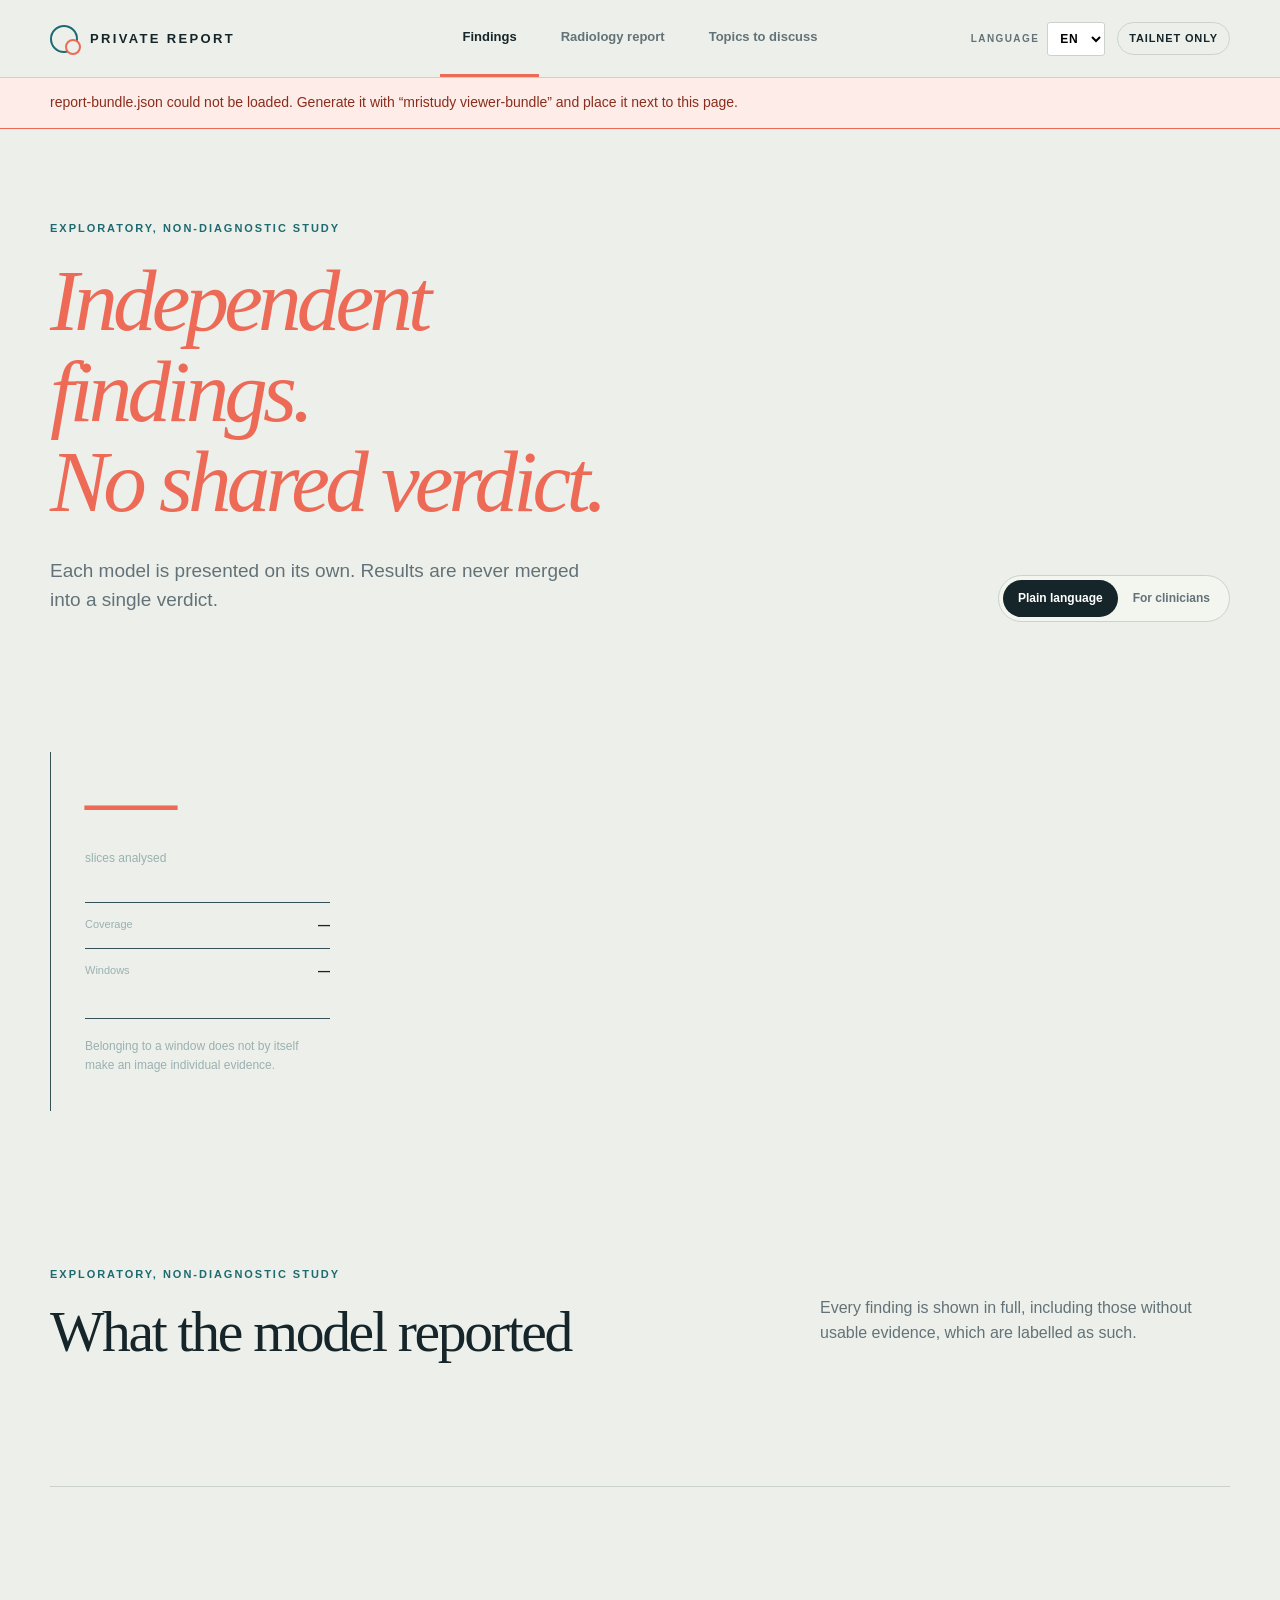
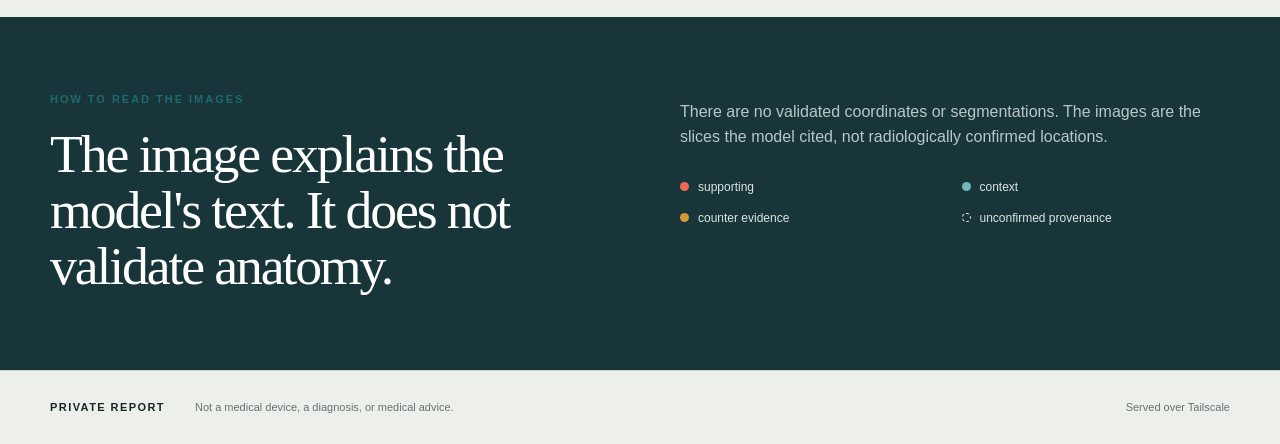
==== report-webapp/index.html @ ec7c8c6b "Make the private viewer trilingual and add a structured report page The viewer used to be a set of R" ====
<!doctype html>
<html lang="ro">
<head>
  <meta charset="utf-8">
  <meta name="viewport" content="width=device-width, initial-scale=1">
  <meta name="robots" content="noindex,nofollow,noarchive">
  <title data-i18n-title="index.title">Raport exploratoriu privat</title>
  <link rel="stylesheet" href="styles.css">
</head>
<body>
  <header class="topbar">
    <a class="brand" href="index.html"><span class="brand-mark" aria-hidden="true"></span><span data-i18n="app.brand"></span></a>
    <nav data-i18n-attr="aria-label:app.nav.label">
      <a class="active" href="index.html" data-i18n="app.nav.findings"></a>
      <a href="report.html" data-i18n="app.nav.report"></a>
      <a href="options.html" data-i18n="app.nav.options"></a>
    </nav>
    <div class="topbar-tools">
      <div class="language-picker" data-language-selector></div>
      <span class="privacy-pill" data-i18n="app.privacyPill"></span>
    </div>
  </header>

  <p class="load-status" data-load-status hidden></p>

  <main>
    <section class="report-hero shell">
      <div class="hero-intro">
        <p class="eyebrow" data-i18n="index.eyebrow"></p>
        <h1><span data-i18n="index.heading"></span><br><span class="accent" data-i18n="index.headingAccent"></span></h1>
        <p class="lede" data-i18n="index.lede"></p>
      </div>
      <div class="view-toggle" role="group" data-i18n-attr="aria-label:index.viewToggle.label">
        <button class="active" type="button" data-view="plain" data-i18n="index.viewToggle.plain"></button>
        <button type="button" data-view="clinical" data-i18n="index.viewToggle.clinical"></button>
      </div>
    </section>

    <section class="shell coverage-strip">
      <aside class="coverage-rail" data-i18n-attr="aria-label:index.coverage.title">
        <div class="coverage-number" id="coverage-number">—</div>
        <p data-i18n="index.coverage.slices"></p>
        <dl>
          <div><dt data-i18n="index.coverage.coverage"></dt><dd id="coverage-percent">—</dd></div>
          <div><dt data-i18n="index.coverage.windows"></dt><dd id="coverage-windows">—</dd></div>
        </dl>
        <p class="rail-note" data-i18n="index.coverage.note"></p>
      </aside>
      <div id="vascular-panel"></div>
    </section>

    <section class="shell section independent-reports">
      <div class="section-heading compact-heading">
        <div>
          <p class="eyebrow" data-i18n="index.eyebrow"></p>
          <h2 data-i18n="index.findingsHeading"></h2>
        </div>
        <p data-i18n="index.findingsNote"></p>
      </div>
      <div id="findings-list"></div>
      <div id="global-limitations" class="global-limitations"></div>
    </section>

    <section class="reading-note">
      <div class="shell note-layout">
        <div>
          <p class="eyebrow" data-i18n="index.readingNote.eyebrow"></p>
          <h2 data-i18n="index.readingNote.heading"></h2>
        </div>
        <div>
          <p data-i18n="index.readingNote.body"></p>
          <ul class="marker-legend">
            <li><span class="legend-dot support"></span><span data-i18n="index.legend.supporting"></span></li>
            <li><span class="legend-dot context"></span><span data-i18n="index.legend.context"></span></li>
            <li><span class="legend-dot counter"></span><span data-i18n="index.legend.counter"></span></li>
            <li><span class="legend-dot unverified"></span><span data-i18n="index.legend.unverified"></span></li>
          </ul>
        </div>
      </div>
    </section>
  </main>

  <footer>
    <div class="shell">
      <strong data-i18n="app.brand"></strong>
      <p data-i18n="app.footer.disclaimer"></p>
      <span data-i18n="app.footer.access"></span>
    </div>
  </footer>

  <dialog id="evidence-dialog" class="evidence-dialog">
    <div class="dialog-head">
      <div>
        <p class="eyebrow" id="dialog-model"></p>
        <h2 id="dialog-title"></h2>
      </div>
      <button class="close-button" type="button" data-i18n-attr="aria-label:dialog.close">×</button>
    </div>
    <p class="dialog-warning" data-i18n="dialog.warning"></p>
    <div class="viewer-layout">
      <div class="main-image-wrap">
        <div class="image-canvas" id="image-canvas">
          <img id="main-evidence" alt="">
        </div>
      </div>
      <aside>
        <div id="evidence-meta"></div>
        <div class="zoom-controls">
          <button type="button" data-zoom="out" data-i18n-attr="aria-label:dialog.zoomOut">−</button>
          <span id="zoom-label">100%</span>
          <button type="button" data-zoom="in" data-i18n-attr="aria-label:dialog.zoomIn">+</button>
        </div>
      </aside>
    </div>
    <div class="evidence-thumbs" id="evidence-thumbs"></div>
  </dialog>

  <script type="module" src="js/findings.js"></script>
</body>
</html>
---- report-webapp/styles.css ----
:root {
  --ink: #15252a;
  --muted: #637278;
  --paper: #edf0ea;
  --panel: #f8f8f3;
  --line: #cbd2cc;
  --teal: #1d6a70;
  --teal-deep: #164e54;
  --coral: #ed6a57;
  --amber: #d39736;
  --night: #102328;
  --white: #fff;
  --radius: 3px;
}

* { box-sizing: border-box; }
html { scroll-behavior: smooth; }
body { margin: 0; color: var(--ink); background: var(--paper); font-family: "Avenir Next", Avenir, "Segoe UI", sans-serif; line-height: 1.55; }
a { color: inherit; }
button, a { -webkit-tap-highlight-color: transparent; }
button { font: inherit; }
.shell { width: min(1180px, calc(100% - 48px)); margin-inline: auto; }
.topbar { height: 78px; padding: 0 max(24px, calc((100vw - 1180px) / 2)); display: grid; grid-template-columns: 1fr auto 1fr; align-items: center; border-bottom: 1px solid var(--line); background: rgba(237,240,234,.94); position: sticky; top: 0; z-index: 20; backdrop-filter: blur(14px); }
.brand { display: inline-flex; align-items: center; gap: 12px; width: max-content; text-decoration: none; font: 800 13px/1 "Arial Narrow", sans-serif; letter-spacing: .18em; }
.brand-mark { width: 28px; height: 28px; border: 2px solid var(--teal); border-radius: 50%; position: relative; }
.brand-mark::after { content: ""; position: absolute; width: 12px; height: 12px; border: 2px solid var(--coral); border-radius: 50%; right: -5px; bottom: -4px; background: var(--paper); }
nav { display: flex; align-self: stretch; }
nav a { display: grid; place-items: center; padding: 0 22px; text-decoration: none; font-size: 13px; font-weight: 700; color: var(--muted); border-bottom: 3px solid transparent; }
nav a.active { color: var(--ink); border-color: var(--coral); }
.privacy-pill { justify-self: end; border: 1px solid var(--line); padding: 7px 11px; border-radius: 999px; font-size: 11px; font-weight: 800; letter-spacing: .08em; text-transform: uppercase; }
.hero { min-height: 680px; display: grid; grid-template-columns: 1fr 1fr; align-items: center; gap: 40px; }
.eyebrow { margin: 0 0 20px; color: var(--teal); text-transform: uppercase; letter-spacing: .18em; font: 800 11px/1.4 "Arial Narrow", sans-serif; }
h1, h2, h3 { margin-top: 0; font-family: Georgia, "Times New Roman", serif; font-weight: 400; line-height: 1.04; }
h1 { margin-bottom: 28px; font-size: clamp(54px, 6.8vw, 94px); letter-spacing: -.055em; }
h1 span, h2 span { color: var(--coral); font-style: italic; }
h2 { font-size: clamp(38px, 4.5vw, 62px); letter-spacing: -.04em; }
h3 { font-size: 29px; letter-spacing: -.025em; }
.lede { max-width: 560px; color: var(--muted); font-size: 19px; }
.hero-actions { display: flex; flex-wrap: wrap; gap: 12px; margin-top: 34px; }
.button { display: inline-flex; min-height: 48px; align-items: center; justify-content: center; padding: 0 19px; border: 1px solid var(--teal); border-radius: var(--radius); text-decoration: none; cursor: pointer; font-weight: 800; font-size: 13px; }
.button.primary { background: var(--teal); color: white; }
.button.ghost { background: transparent; color: var(--teal); }
.button:focus-visible, button:focus-visible, a:focus-visible { outline: 3px solid var(--amber); outline-offset: 3px; }
.knee-stage { height: 590px; position: relative; display: grid; place-items: center; overflow: hidden; }
.knee-stage::before { content: ""; position: absolute; inset: 10% 2%; background: radial-gradient(circle at 62% 57%, rgba(237,106,87,.18), transparent 30%), radial-gradient(circle at center, rgba(29,106,112,.1), transparent 62%); border-radius: 50%; }
.knee-map { width: min(100%, 510px); position: relative; z-index: 1; }
.bone { fill: url(#bone); stroke: #9aa59f; stroke-width: 2; }
.tibia { fill-opacity: .9; }
.meniscus { stroke: #16383d; stroke-width: 2; }
.meniscus.neutral { fill: #30656a; }.meniscus.hot { fill: var(--coral); }
.signal { fill: none; stroke: white; stroke-width: 4; stroke-linecap: round; }
.pulse { fill: none; stroke: var(--coral); stroke-width: 2; opacity: .55; animation: pulse 2.5s ease-out infinite; transform-origin: 338px 369px; }
.leader { fill: none; stroke: var(--teal); stroke-width: 1.5; }
.map-label { font: 800 13px sans-serif; fill: var(--ink); letter-spacing: .12em; }
.map-note, .orientation text { font: 12px sans-serif; fill: var(--muted); }
.orientation text { letter-spacing: .14em; font-size: 10px; }
.stage-caption { position: absolute; bottom: 10px; left: 50%; transform: translateX(-50%); width: max-content; max-width: 90%; font-size: 11px; color: var(--muted); }
.stage-caption span { display: inline-block; width: 8px; height: 8px; margin-right: 7px; border-radius: 50%; background: var(--coral); }
@keyframes pulse { 0% { transform: scale(.65); opacity: .7; } 70%,100% { transform: scale(1.25); opacity: 0; } }
.signal-strip { border-block: 1px solid var(--line); display: grid; grid-template-columns: repeat(3,1fr); padding-inline: max(24px, calc((100vw - 1180px) / 2)); }
.signal-strip div { padding: 25px 36px; display: flex; align-items: baseline; gap: 13px; border-right: 1px solid var(--line); }
.signal-strip div:first-child { padding-left: 0; }.signal-strip div:last-child { border: 0; }
.signal-strip strong { font: 400 32px Georgia, serif; color: var(--teal); }.signal-strip span { color: var(--muted); font-size: 12px; }
.section { padding-block: 110px; }
.section-heading { display: grid; grid-template-columns: 1fr auto; align-items: end; gap: 30px; margin-bottom: 56px; }
.section-heading h2 { margin-bottom: 0; }
.view-toggle { display: flex; padding: 4px; border: 1px solid var(--line); border-radius: 999px; }
.view-toggle button { border: 0; background: transparent; padding: 9px 15px; border-radius: 999px; cursor: pointer; color: var(--muted); font-size: 12px; font-weight: 700; }
.view-toggle button.active { background: var(--ink); color: white; }
.finding-grid { display: grid; grid-template-columns: 1.25fr 1fr 1fr; border: 1px solid var(--line); background: var(--panel); }
.finding-card { min-height: 430px; padding: 28px; border-right: 1px solid var(--line); display: flex; flex-direction: column; }
.finding-card:last-child { border-right: 0; }.finding-card.focus { border-top: 5px solid var(--coral); }
.finding-number { color: var(--teal); font: 400 38px Georgia, serif; margin-bottom: 46px; }
.status { display: inline-block; margin-bottom: 13px; text-transform: uppercase; letter-spacing: .1em; font-size: 10px; font-weight: 900; }
.status.probable { color: #a63e30; }.status.uncertain { color: #91621d; }.status.calm { color: var(--teal); }
.finding-content p { color: var(--muted); font-size: 14px; }
.text-button { margin-top: auto; border: 0; border-top: 1px solid var(--line); background: none; padding: 18px 0 0; text-align: left; color: var(--teal); cursor: pointer; font-weight: 800; font-size: 12px; }
.text-button span { float: right; font-size: 18px; }
.anatomy-section { display: grid; grid-template-columns: .85fr 1.15fr; gap: 75px; align-items: center; }
.anatomy-copy > p:not(.eyebrow) { color: var(--muted); font-size: 17px; }
.legend-list { list-style: none; padding: 0; margin-top: 30px; }
.legend-list li { padding: 12px 0; border-bottom: 1px solid var(--line); font-size: 13px; }
.legend { width: 12px; height: 12px; border-radius: 50%; display: inline-block; margin-right: 12px; }.swatch-dark { background: var(--ink); }.swatch-light { background: #d1ddd8; border: 1px solid #9faeaa; }.swatch-coral { background: var(--coral); }
.diagram-card { background: var(--night); min-height: 480px; display: grid; place-items: center; padding: 20px; }
.diagram-meniscus { fill: #24464b; stroke: #7c9597; stroke-width: 2; }.diagram-signal { fill: none; stroke: #e9f2ef; stroke-width: 10; stroke-linecap: round; }.diagram-callout { fill: rgba(237,106,87,.08); stroke: var(--coral); stroke-width: 2; stroke-dasharray: 6 7; }.diagram-line { stroke: var(--coral); }.diagram-label { fill: white; font: 800 12px sans-serif; letter-spacing: .1em; }.diagram-note { fill: #9ab0b1; font: 12px sans-serif; }
.dark-section { background: var(--night); color: white; }
.dark-section .eyebrow { color: #71b8b9; }.dark-section h2 { color: white; }
.disagreement-grid { display: grid; grid-template-columns: .8fr 1.2fr; gap: 70px; align-items: start; }
.model-stack { border-top: 1px solid #345158; }
.model-row { display: grid; grid-template-columns: 1fr 1.5fr auto; gap: 18px; align-items: center; padding: 22px 0; border-bottom: 1px solid #345158; }
.model-name { font-weight: 800; font-size: 12px; letter-spacing: .08em; }.model-finding { color: #b8c8c9; font-size: 13px; }.model-confidence { font-size: 10px; font-weight: 900; padding: 5px 8px; border-radius: 999px; background: #29454a; }
.next-step { display: grid; grid-template-columns: 1.15fr .85fr; gap: 90px; }.next-step p { color: var(--muted); }.next-step .button { margin-top: 20px; }
footer { border-top: 1px solid var(--line); padding: 28px 0; font-size: 11px; color: var(--muted); }
footer .shell { display: grid; grid-template-columns: auto 1fr auto; gap: 30px; align-items: center; } footer p { margin: 0; } footer strong { color: var(--ink); letter-spacing: .13em; }
.evidence-dialog { width: min(1120px, calc(100% - 32px)); max-height: calc(100vh - 32px); border: 0; padding: 0; background: var(--paper); color: var(--ink); box-shadow: 0 35px 90px rgba(0,0,0,.45); }
.evidence-dialog::backdrop { background: rgba(8,22,25,.78); backdrop-filter: blur(5px); }
.dialog-head { display: flex; justify-content: space-between; align-items: start; padding: 28px 32px 15px; }.dialog-head h2 { font-size: 36px; margin: 0; }.dialog-head .eyebrow { margin-bottom: 7px; }
.close-button { width: 44px; height: 44px; border: 1px solid var(--line); background: transparent; cursor: pointer; font-size: 28px; }.dialog-warning { margin: 0 32px 20px; padding: 10px 13px; border-left: 3px solid var(--amber); background: #f5eddc; font-size: 12px; }
.viewer-layout { display: grid; grid-template-columns: 1fr 250px; background: #08171b; min-height: 530px; }.main-image-wrap { overflow: hidden; display: grid; place-items: center; min-width: 0; }.main-image-wrap img { max-width: 100%; max-height: 530px; object-fit: contain; transition: transform .2s ease; }.viewer-layout aside { padding: 28px; color: #dce5e2; border-left: 1px solid #2b444a; }.viewer-layout aside h3 { font-size: 24px; }.viewer-layout aside p { color: #9db1b3; font-size: 12px; }.zoom-controls { margin-top: 28px; display: flex; align-items: center; justify-content: space-between; border: 1px solid #365158; }.zoom-controls button { width: 42px; height: 40px; border: 0; background: transparent; color: white; cursor: pointer; font-size: 22px; }.zoom-controls span { font-size: 11px; }
.evidence-thumbs { display: flex; gap: 8px; overflow-x: auto; padding: 14px; background: #102328; }.evidence-thumbs button { flex: 0 0 112px; height: 88px; padding: 0; border: 2px solid transparent; background: #08171b; cursor: pointer; position: relative; }.evidence-thumbs button.active { border-color: var(--coral); }.evidence-thumbs img { width: 100%; height: 100%; object-fit: cover; }.evidence-thumbs span { position: absolute; left: 3px; bottom: 3px; background: rgba(0,0,0,.7); color: white; padding: 2px 4px; font-size: 9px; }
.report-hero { min-height: 470px; padding-block: 92px 72px; display: grid; grid-template-columns: 1fr auto; gap: 50px; align-items: end; }
.report-hero h1 { max-width: 900px; }
.report-hero .view-toggle { margin-bottom: 12px; background: rgba(248,248,243,.6); }
.featured-report-stage { padding-block: 86px; color: white; background: var(--night); position: relative; overflow: hidden; }
.featured-report-layout { display: grid; grid-template-columns: minmax(0,1fr) 260px; gap: 74px; position: relative; }
.primary-report { min-width: 0; }
.report-kicker { display: flex; align-items: center; gap: 16px; margin-bottom: 42px; color: #9ab0b1; text-transform: uppercase; letter-spacing: .14em; font-size: 10px; font-weight: 900; }
.model-index { display: grid; place-items: center; width: 42px; height: 42px; border: 1px solid currentColor; border-radius: 50%; font: 400 17px Georgia, serif; letter-spacing: 0; }
.model-heading { display: grid; grid-template-columns: minmax(0,1fr) auto; align-items: start; gap: 24px; padding-bottom: 28px; border-bottom: 1px solid #345158; }
.model-heading .eyebrow { margin-bottom: 12px; }.model-heading h2 { margin: 0; }
.confidence { padding: 8px 11px; border-radius: 999px; text-transform: uppercase; letter-spacing: .09em; font-size: 9px; font-weight: 900; white-space: nowrap; }
.confidence.medium { color: #ffdba4; background: rgba(211,151,54,.18); border: 1px solid rgba(211,151,54,.42); }
.confidence.variable { color: var(--teal-deep); background: rgba(29,106,112,.08); border: 1px solid rgba(29,106,112,.3); }
.conclusion-lead { margin: 38px 0 42px; max-width: 940px; color: #dce5e2; font: 400 clamp(27px,3.2vw,43px)/1.18 Georgia, serif; letter-spacing: -.025em; }
.report-facts { display: grid; grid-template-columns: repeat(3,1fr); border-block: 1px solid #345158; }
.report-facts section { padding: 25px 24px 27px 0; }.report-facts section + section { padding-left: 24px; border-left: 1px solid #345158; }
.report-facts h3, .report-columns h3, #evidence-meta h3 { margin-bottom: 9px; font-family: inherit; font-size: 10px; font-weight: 900; text-transform: uppercase; letter-spacing: .12em; }
.report-facts p { margin: 0; color: #aebfc0; font-size: 13px; }
.provenance-alert { margin-top: 28px; padding: 20px 22px; border-left: 4px solid var(--amber); background: rgba(211,151,54,.09); }
.provenance-alert strong { color: #ffdba4; font: 400 22px Georgia, serif; }.provenance-alert p { margin: 8px 0 0; color: #b9c8c9; font-size: 13px; }
.evidence-button { width: 100%; margin-top: 28px; padding: 18px 20px; display: flex; align-items: center; justify-content: space-between; gap: 20px; border: 1px solid #436067; color: white; background: transparent; cursor: pointer; text-align: left; }
.evidence-button span { font-weight: 900; font-size: 13px; }.evidence-button small { color: #9ab0b1; }
.coverage-rail { border-left: 1px solid #345158; padding-left: 34px; align-self: stretch; }
.coverage-number { color: var(--coral); font: 400 92px/1 Georgia, serif; letter-spacing: -.08em; }.coverage-rail > p { margin: 5px 0 35px; color: #9ab0b1; font-size: 12px; }
.coverage-rail dl { margin: 0; }.coverage-rail dl div { display: flex; justify-content: space-between; gap: 12px; padding: 13px 0; border-top: 1px solid #345158; }.coverage-rail dt { color: #9ab0b1; font-size: 11px; }.coverage-rail dd { margin: 0; font-weight: 900; font-size: 12px; }
.coverage-rail .rail-note { margin-top: 25px; padding-top: 18px; border-top: 1px solid #345158; line-height: 1.6; }
.independent-reports { display: grid; gap: 38px; }.compact-heading { grid-template-columns: 1fr minmax(260px,410px); margin-bottom: 14px; }.compact-heading > p { color: var(--muted); }
.model-report { padding: 44px; border: 1px solid var(--line); background: var(--panel); position: relative; }.model-report::before { content: ""; position: absolute; inset: 0 auto 0 0; width: 6px; background: var(--teal); }
.model-report .report-kicker { margin-bottom: 25px; color: var(--muted); }.model-report .model-heading { border-color: var(--line); }.model-report .conclusion-lead { color: var(--ink); margin-bottom: 35px; }
.model-report .report-columns { display: grid; grid-template-columns: repeat(3,1fr); border-block: 1px solid var(--line); }.report-columns > div { padding: 23px 24px 24px 0; }.report-columns > div + div { padding-left: 24px; border-left: 1px solid var(--line); }.report-columns p { margin: 0; color: var(--muted); font-size: 13px; }
.model-report .evidence-button { color: var(--teal-deep); border-color: var(--line); }.model-report .evidence-button small { color: var(--muted); }
.reading-note { padding-block: 75px; color: white; background: #18353a; }.note-layout { display: grid; grid-template-columns: 1fr 1fr; gap: 80px; align-items: start; }.note-layout h2 { margin-bottom: 0; font-size: clamp(36px,4.2vw,58px); }.note-layout > div:last-child > p { margin-top: 8px; color: #b8c8c9; font-size: 16px; }
.marker-legend { list-style: none; margin: 28px 0 0; padding: 0; display: grid; grid-template-columns: 1fr 1fr; gap: 13px; color: #dce5e2; font-size: 12px; }.legend-dot { width: 9px; height: 9px; display: inline-block; margin-right: 9px; border-radius: 50%; }.legend-dot.support { background: var(--coral); }.legend-dot.context { background: #71b8b9; }.legend-dot.counter { background: var(--amber); }.legend-dot.unverified { background: transparent; border: 1px dashed white; }
.image-canvas { position: relative; display: inline-grid; place-items: center; transform-origin: center; transition: transform .2s ease; }.image-canvas img { display: block; max-width: 100%; max-height: 530px; object-fit: contain; }.main-image-wrap { padding: 18px; }
.evidence-overlay { position: absolute; inset: 0; width: 100%; height: 100%; pointer-events: none; filter: drop-shadow(0 1px 2px rgba(0,0,0,.8)); }.evidence-overlay ellipse { fill: rgba(237,106,87,.08); stroke: var(--coral); stroke-width: .7; stroke-dasharray: 2 1.5; vector-effect: non-scaling-stroke; }.evidence-overlay path { fill: none; stroke: var(--coral); stroke-width: 1.2; vector-effect: non-scaling-stroke; }.evidence-overlay marker path { fill: var(--coral); stroke: none; }
.marker-label { position: absolute; right: 10px; top: 10px; padding: 4px 7px; color: white; background: rgba(8,23,27,.82); border: 1px solid rgba(255,255,255,.25); text-transform: uppercase; letter-spacing: .08em; font-size: 8px; font-weight: 900; }
.treatment-hero { padding-block: 100px 70px; }.treatment-hero h1 { max-width: 1050px; }.hard-disclaimer { display: grid; grid-template-columns: 220px 1fr; border-block: 1px solid var(--coral); padding: 20px 0; max-width: 940px; }.hard-disclaimer strong { color: #a43e31; font: 400 24px Georgia,serif; }.hard-disclaimer p { margin: 0; color: var(--muted); }
.decision-intro { display: grid; grid-template-columns: 1fr 1fr; gap: 90px; border-top: 1px solid var(--line); }.decision-intro p:last-child { color: var(--muted); font-size: 18px; }
.treatment-flow { padding-bottom: 120px; }.treatment-card { display: grid; grid-template-columns: 90px 320px 1fr; border-top: 1px solid var(--line); padding: 48px 0; }.treatment-card:last-child { border-bottom: 1px solid var(--line); }.treatment-index { font: 400 26px Georgia,serif; color: var(--teal); }.treatment-title span { text-transform: uppercase; color: var(--muted); letter-spacing: .1em; font-size: 9px; font-weight: 900; }.treatment-title h2 { margin-top: 9px; font-size: 39px; }.treatment-body { display: grid; grid-template-columns: 230px 1fr; gap: 30px; }.treatment-illustration { height: 230px; background: #dfe5df; display: grid; place-items: center; grid-row: span 2; }.treatment-illustration svg { width: 100%; }.limb { fill: none; stroke: var(--teal-deep); stroke-width: 24; stroke-linecap: round; stroke-linejoin: round; }.limb.soft { stroke: #80a4a2; stroke-width: 17; }.joint { fill: var(--coral); opacity: .85; }.motion { fill: none; stroke: var(--coral); stroke-width: 4; }.mini-meniscus { fill: var(--teal-deep); }.tear { stroke: white; stroke-width: 8; }.stitch { fill: none; stroke: var(--coral); stroke-width: 5; }.cut { fill: var(--coral); }.scissor { stroke: white; stroke-width: 3; }.lens { fill: rgba(255,255,255,.45); stroke: var(--teal); stroke-width: 8; }.handle { stroke: var(--teal); stroke-width: 17; stroke-linecap: round; }.mini-line { fill: none; stroke: var(--coral); stroke-width: 7; }.treatment-body h3 { font-family: inherit; font-size: 12px; font-weight: 900; text-transform: uppercase; letter-spacing: .08em; margin: 0 0 7px; }.treatment-body p { margin: 0 0 20px; color: var(--muted); font-size: 14px; }.outcome-box { grid-column: 2; padding: 20px; border-left: 4px solid var(--teal); background: var(--panel); }.outcome-box span { text-transform: uppercase; color: var(--muted); font-size: 9px; font-weight: 900; letter-spacing: .1em; }.outcome-box strong { display: block; margin: 5px 0 8px; font: 400 26px Georgia,serif; }.outcome-box p { margin: 0; font-size: 12px; }.questions-section { padding-block: 100px; }.question-grid { display: grid; grid-template-columns: repeat(3,1fr); margin-top: 50px; border-top: 1px solid #345158; border-left: 1px solid #345158; }.question-grid div { min-height: 180px; padding: 22px; border-right: 1px solid #345158; border-bottom: 1px solid #345158; }.question-grid span { color: #71b8b9; font: 400 25px Georgia,serif; }.question-grid p { font: 400 20px/1.3 Georgia,serif; }.sources > p:not(.eyebrow) { color: var(--muted); max-width: 800px; }.source-links { display: flex; flex-wrap: wrap; gap: 10px; margin-top: 25px; }.source-links a { padding: 10px 13px; border: 1px solid var(--line); text-decoration: none; font-size: 12px; font-weight: 800; }
@media (max-width: 900px) {
  .topbar { grid-template-columns: 1fr auto; }.privacy-pill { display: none; }.topbar nav { order: 3; grid-column: 1/-1; height: 45px; margin-inline: -24px; justify-content: center; border-top: 1px solid var(--line); }.topbar { height: 112px; padding-inline: 24px; }.topbar nav a { padding-inline: 16px; }
  .hero { grid-template-columns: 1fr; padding-top: 65px; }.knee-stage { height: 520px; }.signal-strip { grid-template-columns: 1fr; }.signal-strip div, .signal-strip div:first-child { padding: 17px 24px; border-right: 0; border-bottom: 1px solid var(--line); }
  .section-heading, .anatomy-section, .disagreement-grid, .next-step, .decision-intro { grid-template-columns: 1fr; }.finding-grid { grid-template-columns: 1fr; }.finding-card { min-height: auto; border-right: 0; border-bottom: 1px solid var(--line); }.finding-number { margin-bottom: 25px; }.anatomy-section { gap: 40px; }.viewer-layout { grid-template-columns: 1fr; }.viewer-layout aside { border-left: 0; border-top: 1px solid #2b444a; }.treatment-card { grid-template-columns: 60px 1fr; }.treatment-body { grid-column: 2; grid-template-columns: 200px 1fr; }.question-grid { grid-template-columns: 1fr 1fr; }
  .report-hero, .featured-report-layout, .compact-heading, .note-layout { grid-template-columns: 1fr; }.report-hero { min-height: 0; padding-top: 70px; gap: 28px; }.report-hero .view-toggle { width: max-content; }.featured-report-layout { gap: 48px; }.coverage-rail { border-left: 0; border-top: 1px solid #345158; padding: 30px 0 0; }.coverage-number { font-size: 72px; }
  .report-facts, .model-report .report-columns { grid-template-columns: 1fr; }.report-facts section, .report-columns > div { padding: 20px 0; }.report-facts section + section, .report-columns > div + div { padding-left: 0; border-left: 0; border-top: 1px solid #345158; }.model-report .report-columns > div + div { border-color: var(--line); }.model-report { padding: 34px; }
}
@media (max-width: 600px) {
  .shell { width: min(100% - 28px, 1180px); }.hero { min-height: auto; }.hero h1, .treatment-hero h1 { font-size: 49px; }.knee-stage { height: 430px; margin-inline: -10px; }.section { padding-block: 72px; }.section-heading { align-items: start; }.view-toggle { width: 100%; }.view-toggle button { flex: 1; padding-inline: 9px; }.diagram-card { min-height: 330px; margin-inline: -14px; }.next-step { gap: 28px; } footer .shell { grid-template-columns: 1fr; gap: 8px; }
  .dialog-head { padding: 20px 18px 12px; }.dialog-head h2 { font-size: 28px; }.dialog-warning { margin-inline: 18px; }.viewer-layout { min-height: 0; }.main-image-wrap { min-height: 380px; }.main-image-wrap img { max-height: 420px; }.viewer-layout aside { padding: 18px; }
  .report-hero h1 { font-size: 47px; }.report-hero .view-toggle { width: 100%; }.featured-report-stage { padding-block: 65px; }.model-heading { grid-template-columns: 1fr; }.confidence { width: max-content; }.conclusion-lead { font-size: 28px; }.model-report { padding: 27px 22px 27px 27px; }.evidence-button { align-items: flex-start; flex-direction: column; gap: 4px; }.marker-legend { grid-template-columns: 1fr; }.note-layout { gap: 30px; }.main-image-wrap { padding: 8px; }
  .hard-disclaimer { grid-template-columns: 1fr; gap: 8px; }.treatment-card { grid-template-columns: 45px 1fr; padding: 38px 0; }.treatment-title h2 { font-size: 32px; }.treatment-body { grid-template-columns: 1fr; gap: 22px; }.treatment-illustration { grid-row: auto; height: 210px; }.outcome-box { grid-column: 1; }.question-grid { grid-template-columns: 1fr; }.question-grid div { min-height: 135px; }
}
@media (prefers-reduced-motion: reduce) { html { scroll-behavior: auto; }.pulse { animation: none; } * { transition: none !important; } }

/* ---------------------------------------------------------------------------
   Trilingual data-driven viewer
   The pages carry no study text, so these rules style content built at runtime
   from report-bundle.json and the active dictionary.
   --------------------------------------------------------------------------- */

.topbar-tools { justify-self: end; display: inline-flex; align-items: center; gap: 12px; }
.language-picker { display: inline-flex; align-items: center; gap: 8px; }
.language-label { font: 800 10px/1 "Arial Narrow", sans-serif; letter-spacing: .14em; text-transform: uppercase; color: var(--muted); }
.language-select { min-height: 34px; padding: 0 8px; border: 1px solid var(--line); border-radius: var(--radius); background: var(--white); font-weight: 800; font-size: 12px; letter-spacing: .06em; }

.load-status { margin: 0; padding: 14px max(24px, calc((100vw - 1180px) / 2)); background: #fdece8; border-bottom: 1px solid var(--coral); color: #8a2d1c; font-size: 14px; }

.hero-intro { max-width: 640px; }
h1 .accent { color: var(--coral); font-style: italic; }
.plain-view, .clinical-view { margin-block: 14px; }
.empty-state { color: var(--muted); font-style: italic; }

.coverage-strip { display: grid; grid-template-columns: minmax(220px, 280px) 1fr; gap: 28px; align-items: start; margin-block: 46px; }
@media (max-width: 900px) { .coverage-strip { grid-template-columns: 1fr; } }

/* Vascular zone --------------------------------------------------------- */
.vascular-panel { border: 1px solid var(--line); border-radius: var(--radius); background: var(--panel); padding: 26px; }
.vascular-panel h2 { font-size: 30px; margin-bottom: 10px; }
.panel-lede { color: var(--muted); margin-top: 0; }
.vascular-summary { font-weight: 700; font-size: 17px; }
.zone-distribution { list-style: none; margin: 18px 0 14px; padding: 0; display: grid; gap: 10px; }
.zone-chip { display: grid; grid-template-columns: auto auto 1fr; gap: 12px; align-items: baseline; padding: 10px 14px; border: 1px solid var(--line); border-left-width: 5px; border-radius: var(--radius); background: var(--white); }
.zone-chip.zone-white_white { border-left-color: #9aa59f; }
.zone-chip.zone-red_white { border-left-color: var(--amber); }
.zone-chip.zone-red_red { border-left-color: var(--coral); }
.zone-chip.zone-junctional { border-left-color: var(--teal); }
.zone-chip.zone-indeterminate { border-left-color: var(--line); }
.zone-name { font-weight: 800; }
.zone-count { font-variant-numeric: tabular-nums; color: var(--teal-deep); font-weight: 700; }
.zone-meaning { color: var(--muted); font-size: 14px; }
.vascular-guard { margin: 6px 0 0; font-size: 13px; color: var(--muted); }
.vascular-line { margin-block: 18px; padding: 16px; border: 1px dashed var(--line); border-radius: var(--radius); background: var(--white); }
.vascular-line h4 { margin: 0 0 10px; font: 800 11px/1 "Arial Narrow", sans-serif; letter-spacing: .16em; text-transform: uppercase; color: var(--teal); }
.vascular-facts { display: grid; grid-template-columns: auto 1fr; gap: 4px 14px; margin: 0; }
.vascular-facts dt { color: var(--muted); font-size: 13px; }
.vascular-facts dd { margin: 0; font-weight: 700; font-size: 14px; }
.vascular-interpretation { margin: 10px 0 0; font-size: 14px; }

/* Findings -------------------------------------------------------------- */
.finding-card { margin-bottom: 26px; }
.finding-chips { display: inline-flex; flex-wrap: wrap; gap: 8px; align-items: center; }
.evidence-status { border: 1px solid var(--line); border-radius: 999px; padding: 5px 11px; font-size: 11px; font-weight: 800; letter-spacing: .06em; text-transform: uppercase; }
.status-verified { border-color: var(--teal); color: var(--teal-deep); }
.status-recovered { border-color: var(--amber); color: #8a6212; }
.status-cross_window { border-color: var(--amber); color: #8a6212; }
.status-unverified { border-color: var(--coral); color: #8a2d1c; }
.evidence-count { color: var(--muted); font-size: 14px; }
.clinical-table { display: grid; grid-template-columns: minmax(200px, 320px) 1fr; gap: 4px 18px; margin: 0; }
.clinical-table dt { color: var(--muted); font-size: 14px; }
.clinical-table dd { margin: 0; font-size: 14px; font-weight: 600; }
.clinical-table dt.clinical-group { grid-column: 1 / -1; margin-top: 12px; font: 800 11px/1 "Arial Narrow", sans-serif; letter-spacing: .16em; text-transform: uppercase; color: var(--teal); }
.clinical-table dd.clinical-group-value { grid-column: 1 / -1; margin: 0; }
.clinical-table dt.clinical-child { padding-left: 16px; }
.free-text-list { margin: 0; padding-left: 18px; }
.finding-limitations h4, .global-limitations h3 { font: 800 11px/1 "Arial Narrow", sans-serif; letter-spacing: .16em; text-transform: uppercase; color: var(--teal); }
.global-limitations { margin-top: 34px; border-top: 1px solid var(--line); padding-top: 20px; }
.model-text-value { font-family: "SFMono-Regular", Menlo, Consolas, monospace; font-size: 13px; }
.model-text-badge { margin-left: 8px; padding: 2px 7px; border: 1px solid var(--line); border-radius: 999px; font-size: 10px; letter-spacing: .06em; text-transform: uppercase; color: var(--muted); white-space: nowrap; }

/* Evidence dialog ------------------------------------------------------- */
#main-evidence { --zoom: 1; width: 100%; transform: scale(var(--zoom)); transform-origin: center; transition: transform .12s ease-out; }
.evidence-meta-list { display: grid; grid-template-columns: auto 1fr; gap: 4px 14px; margin: 0 0 16px; }
.evidence-meta-list dt { color: var(--muted); font-size: 13px; }
.evidence-meta-list dd { margin: 0; font-size: 14px; font-weight: 600; word-break: break-word; }
.evidence-description h4 { margin: 0 0 6px; font: 800 11px/1 "Arial Narrow", sans-serif; letter-spacing: .16em; text-transform: uppercase; color: var(--teal); }
.thumb { padding: 0; border: 2px solid transparent; border-radius: var(--radius); background: none; cursor: pointer; line-height: 0; }
.thumb img { width: 74px; height: 74px; object-fit: cover; border-radius: var(--radius); }
.thumb.active { border-color: var(--coral); }

/* Radiology report ------------------------------------------------------ */
.report-sheet { max-width: 900px; }
.report-title-row { display: flex; justify-content: space-between; align-items: flex-start; gap: 24px; }
.report-title-row h1 { font-size: clamp(38px, 4.4vw, 60px); }
.print-button { min-height: 44px; padding: 0 18px; border: 1px solid var(--teal); border-radius: var(--radius); background: var(--white); color: var(--teal-deep); font-weight: 800; cursor: pointer; }
.report-section { margin-top: 40px; }
.report-section h2 { font-size: 24px; letter-spacing: .1em; text-transform: uppercase; font-family: "Arial Narrow", sans-serif; font-weight: 800; border-bottom: 2px solid var(--ink); padding-bottom: 8px; }
.report-section h3 { font-size: 20px; margin-bottom: 6px; }
.report-header-list { display: grid; grid-template-columns: minmax(180px, 260px) 1fr; gap: 6px 20px; margin: 0; }
.report-header-list dt { color: var(--muted); font-size: 14px; }
.report-header-list dd { margin: 0; font-size: 15px; font-weight: 600; }
.report-block { margin-bottom: 22px; }
.report-sentence { margin: 0 0 10px; }
.segment-label { text-transform: capitalize; }
.not-assessed { background: var(--panel); border: 1px solid var(--line); border-radius: var(--radius); padding: 22px 26px; }
.not-assessed h2 { border-bottom-color: var(--coral); }
.not-assessed-list { columns: 2; column-gap: 32px; margin: 0; padding-left: 18px; }
@media (max-width: 700px) { .not-assessed-list { columns: 1; } }
.conclusion p { font-size: 17px; }
.report-boundary { color: var(--muted); font-size: 14px; }
.report-footnote { margin-top: 34px; color: var(--muted); font-size: 13px; }

/* Topics ---------------------------------------------------------------- */
.options-grid { display: grid; grid-template-columns: repeat(auto-fit, minmax(280px, 1fr)); gap: 20px; margin-top: 32px; }
.option-card { border: 1px solid var(--line); border-radius: var(--radius); background: var(--panel); padding: 22px; }
.option-card h2 { font-size: 22px; margin-bottom: 8px; }

@media print {
  .topbar, footer, .print-button, .load-status { display: none; }
  body { background: white; }
  .report-section { break-inside: avoid; }
}
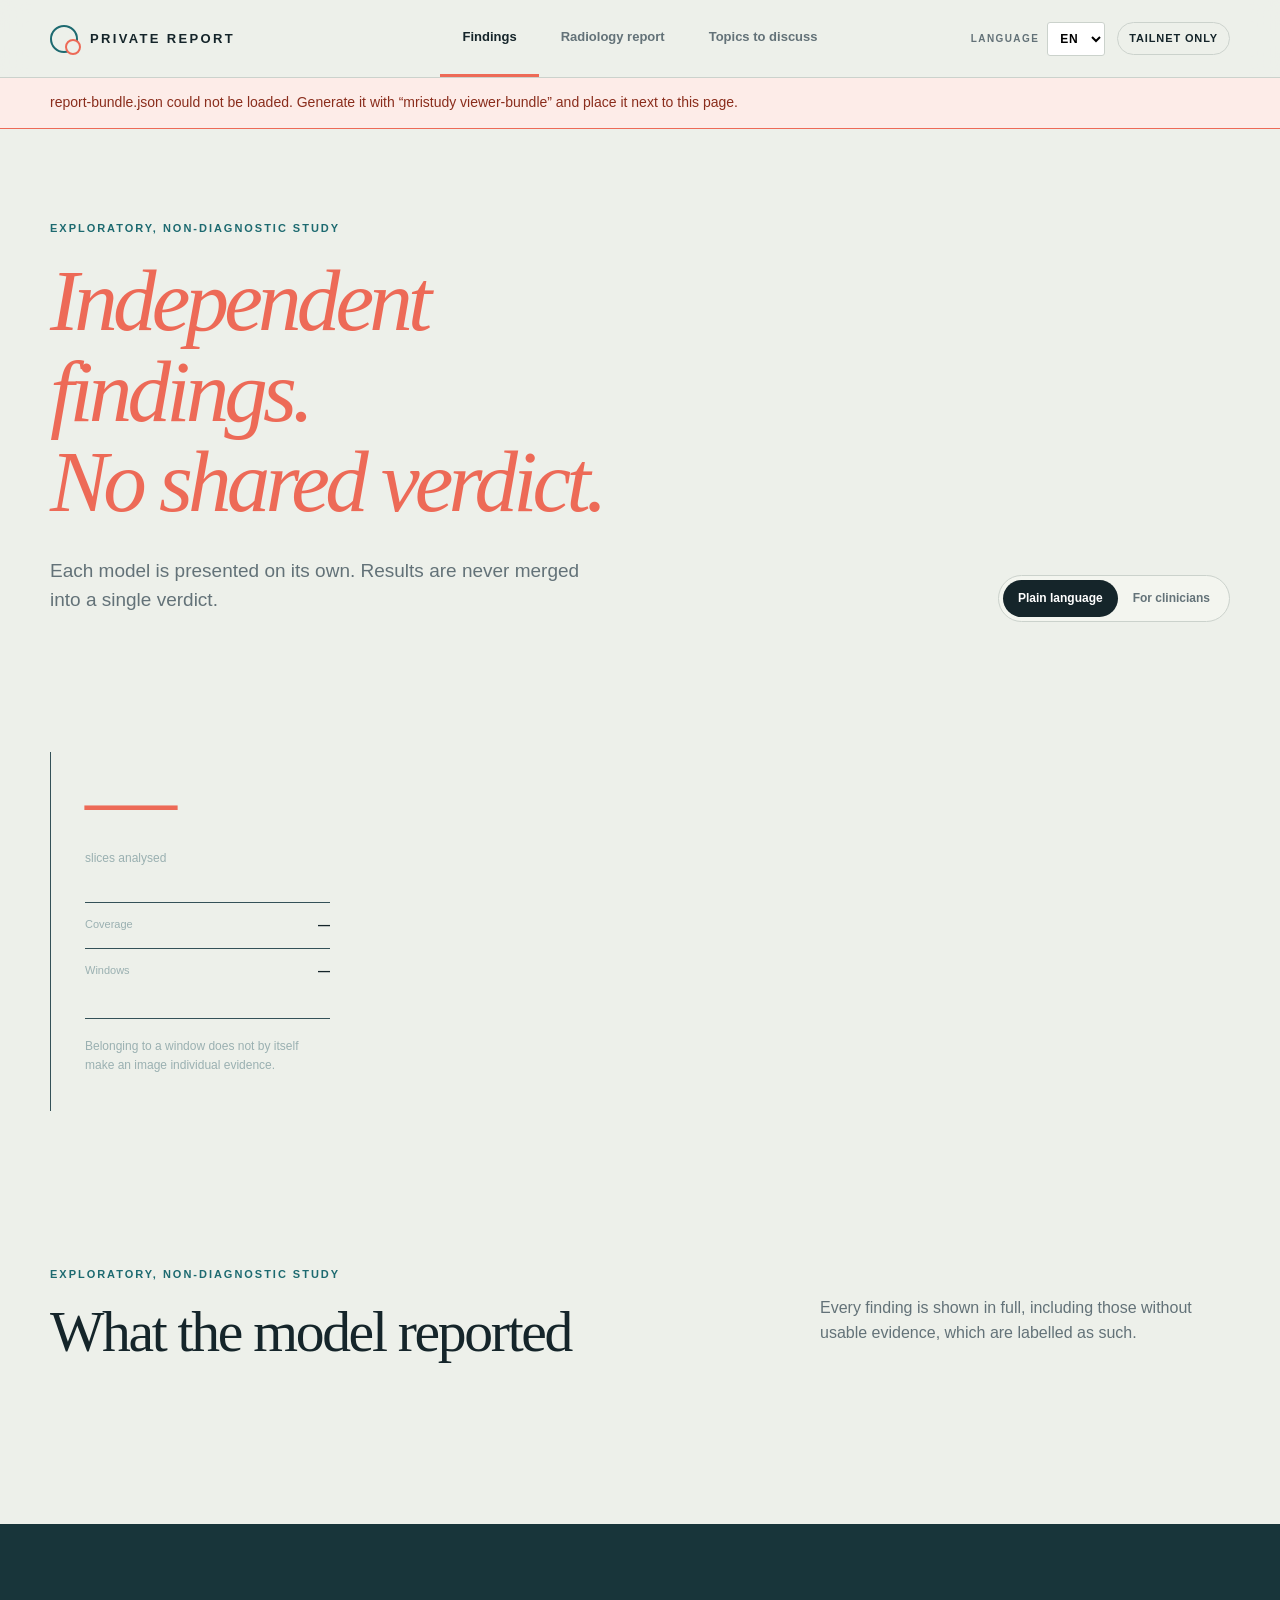
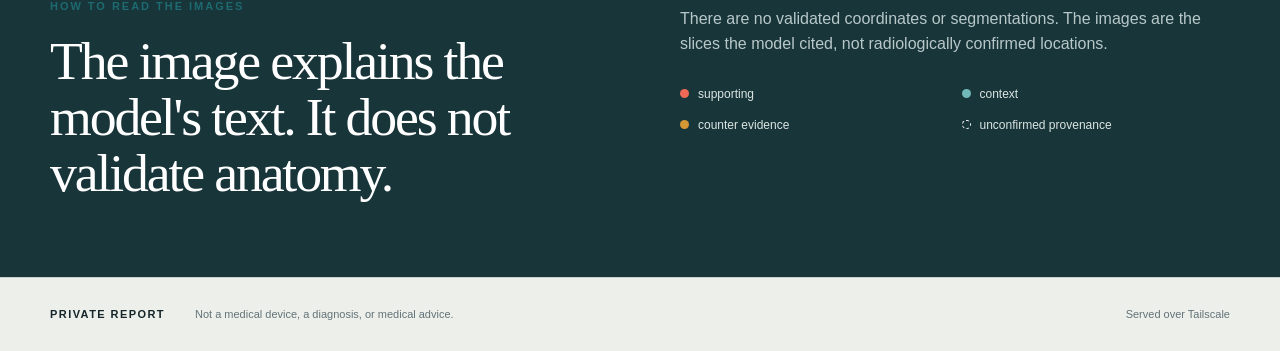
==== commit 928e82de: "Preserve model disagreement in the private viewer" ====
--- a/report-webapp/index.html
+++ b/report-webapp/index.html
@@ -46,7 +46,7 @@
         </dl>
         <p class="rail-note" data-i18n="index.coverage.note"></p>
       </aside>
-      <div id="vascular-panel"></div>
+       <div id="model-overview"></div>
     </section>
 
     <section class="shell section independent-reports">
@@ -58,7 +58,6 @@
         <p data-i18n="index.findingsNote"></p>
       </div>
       <div id="findings-list"></div>
-      <div id="global-limitations" class="global-limitations"></div>
     </section>
 
     <section class="reading-note">
--- a/report-webapp/styles.css
+++ b/report-webapp/styles.css
@@ -249,6 +249,30 @@
 .report-boundary { color: var(--muted); font-size: 14px; }
 .report-footnote { margin-top: 34px; color: var(--muted); font-size: 13px; }
 
+.model-overview-grid { display: grid; grid-template-columns: repeat(3, minmax(0, 1fr)); gap: 14px; }
+.model-overview-card, .disagreement-card { border: 1px solid var(--line); background: var(--panel); padding: 20px; }
+.model-overview-card h3, .disagreement-card h3 { margin-bottom: 8px; font-size: 22px; }
+.model-source { margin: 0 0 14px; color: var(--muted); font-size: 13px; }
+.model-positive, .model-negative { display: block; font: 400 20px/1.25 Georgia, serif; }
+.model-positive { color: #9a382d; }
+.model-negative { color: var(--teal-deep); }
+.historical-summary, .historical-warning { padding: 11px 13px; border-left: 3px solid var(--amber); background: #f5eddc; color: #6f511d; font-size: 13px; }
+.model-arm-section { margin-bottom: 72px; }
+.model-arm-heading { display: flex; justify-content: space-between; align-items: end; gap: 20px; margin-bottom: 22px; border-bottom: 2px solid var(--ink); padding-bottom: 14px; }
+.model-arm-heading h2 { margin: 0; font-size: 38px; }
+.model-arm-heading .eyebrow { margin-bottom: 8px; }
+.finding-total { color: var(--muted); font-size: 13px; font-weight: 800; }
+.historical-finding::before { background: var(--amber); }
+.disagreement-report { padding: 24px; border: 1px solid var(--line); background: #f5eddc; }
+.disagreement-report h2 { border-bottom-color: var(--amber); }
+.disagreement-cards { display: grid; grid-template-columns: repeat(3, minmax(0, 1fr)); gap: 14px; margin-top: 20px; }
+.model-selector { display: flex; flex-wrap: wrap; gap: 8px; }
+.model-selector button { padding: 10px 14px; border: 1px solid var(--line); background: var(--white); color: var(--muted); cursor: pointer; font-weight: 800; }
+.model-selector button.active { border-color: var(--teal); background: var(--teal); color: white; }
+.selected-model-note { padding: 10px 13px; border-left: 3px solid var(--teal); background: rgba(29,106,112,.08); font-weight: 700; }
+.historical-report-sentence { padding: 12px 14px; border-left: 3px solid var(--amber); background: #f5eddc; }
+.historical-inline-label { display: inline-block; margin-bottom: 5px; color: #6f511d; font-size: 10px; font-weight: 900; letter-spacing: .08em; }
+
 /* Topics ---------------------------------------------------------------- */
 .options-grid { display: grid; grid-template-columns: repeat(auto-fit, minmax(280px, 1fr)); gap: 20px; margin-top: 32px; }
 .option-card { border: 1px solid var(--line); border-radius: var(--radius); background: var(--panel); padding: 22px; }
@@ -259,3 +283,8 @@
   body { background: white; }
   .report-section { break-inside: avoid; }
 }
+
+@media (max-width: 900px) {
+  .model-overview-grid, .disagreement-cards { grid-template-columns: 1fr; }
+  .model-arm-heading { align-items: start; flex-direction: column; }
+}
